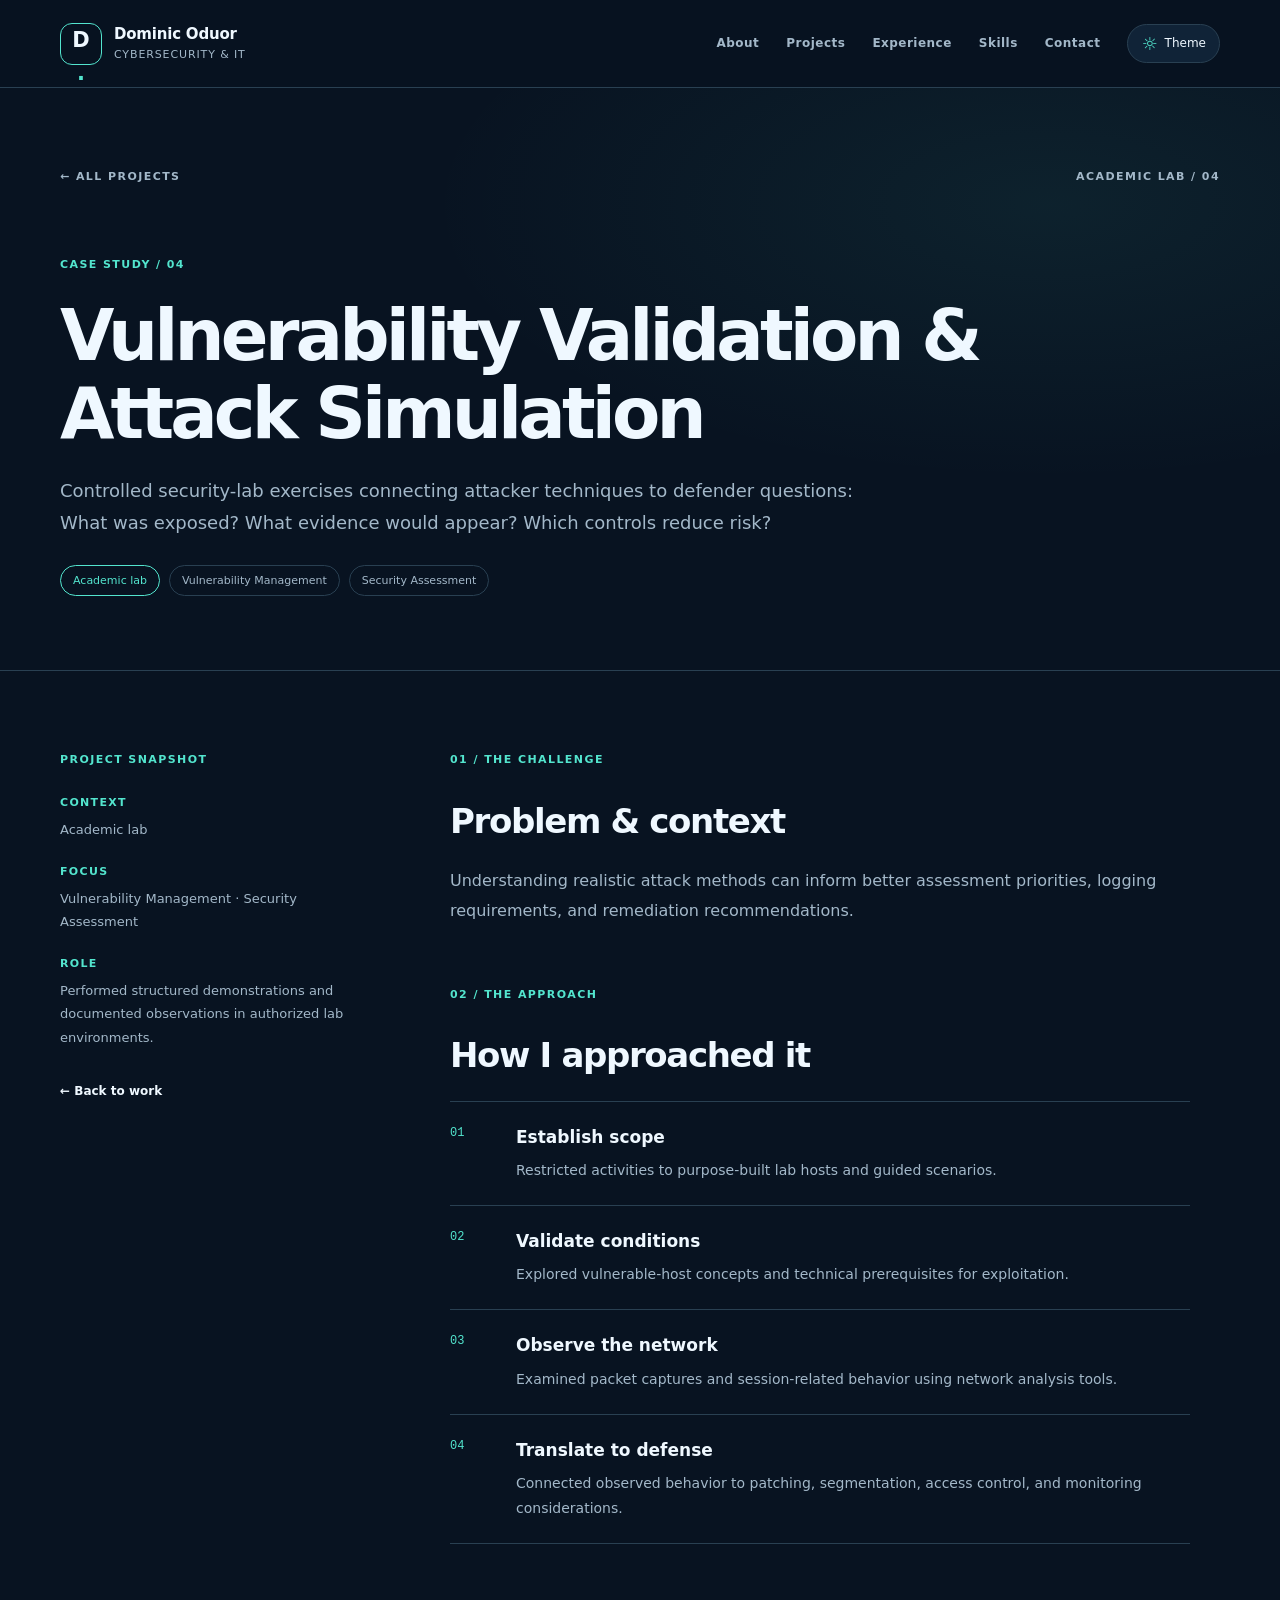
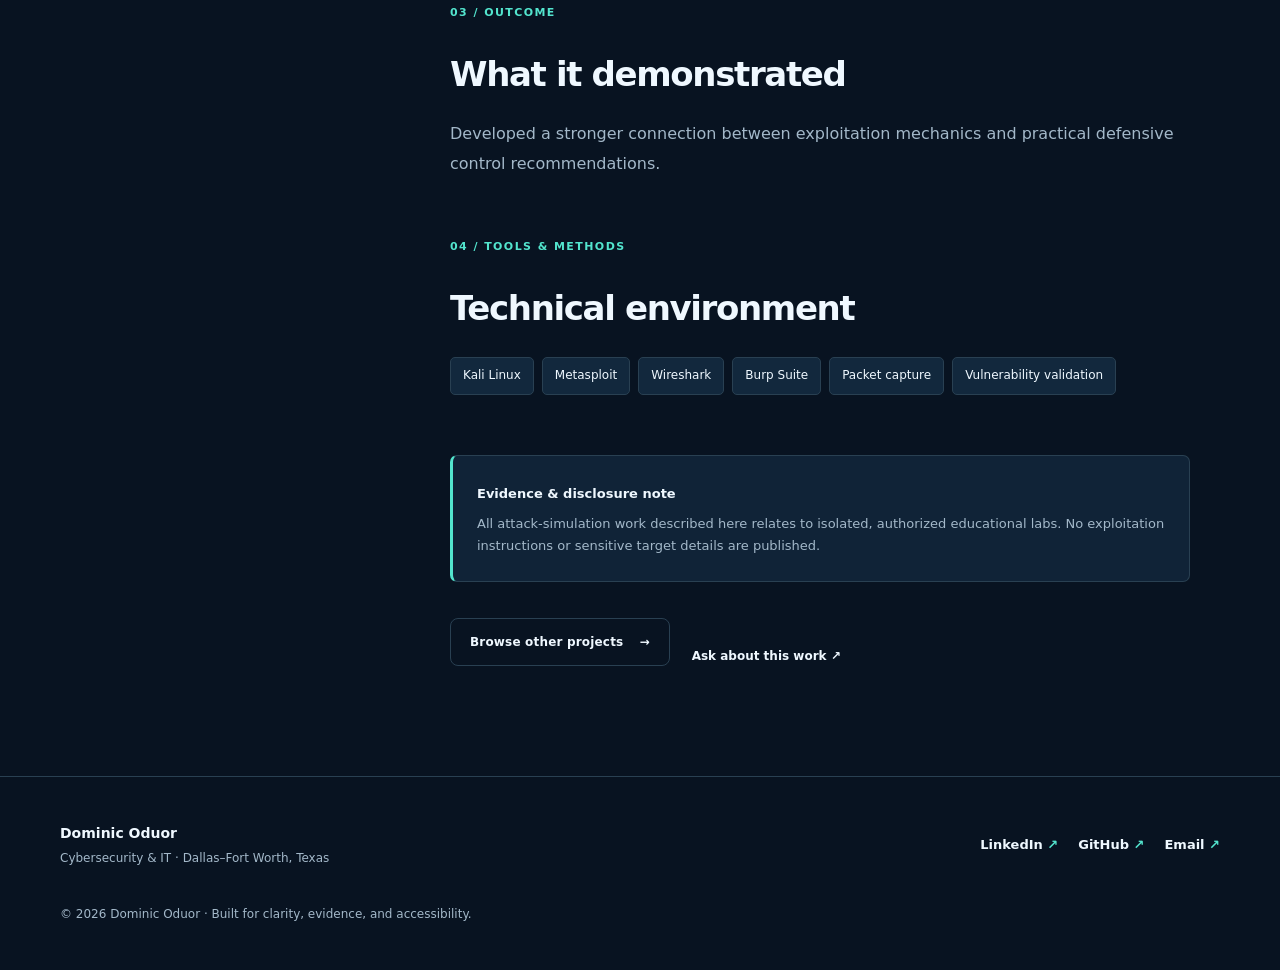
==== projects/attack-simulation.html @ 50d508bb "Deploy Cybersecurity & IT Portfolio v1 Replace the previous HTML5 UP website with the redesigned por" ====
<!doctype html><html lang="en" data-theme="dark"><head><meta charset="utf-8"><meta name="viewport" content="width=device-width, initial-scale=1"><meta name="color-scheme" content="dark light"><meta name="theme-color" content="#091320"><meta name="description" content="Authorized academic labs exploring exploitation concepts, packet capture, session behavior, and defensive implications."><meta property="og:type" content="website"><meta property="og:title" content="Vulnerability Validation &amp; Attack Simulation | Dominic Oduor"><meta property="og:description" content="Authorized academic labs exploring exploitation concepts, packet capture, session behavior, and defensive implications."><meta property="og:image" content="https://dommid.github.io/DominicOduor.github.io/assets/images/social-preview.svg"><meta property="og:url" content="https://dommid.github.io/DominicOduor.github.io/projects/attack-simulation.html"><link rel="canonical" href="https://dommid.github.io/DominicOduor.github.io/projects/attack-simulation.html"><link rel="icon" href="../favicon.svg" type="image/svg+xml"><link rel="stylesheet" href="../assets/css/styles.css"><title>Vulnerability Validation &amp; Attack Simulation | Dominic Oduor</title><script>try{document.documentElement.dataset.theme=localStorage.getItem('dominic-theme')||'dark'}catch(e){}</script></head><body><a class="skip-link" href="#main">Skip to content</a><header class="site-header"><div class="nav-wrap container"><a class="brand" href="../index.html" aria-label="Dominic Oduor, home"><span class="brand-mark">D<span>.</span></span><span class="brand-text">Dominic Oduor <small>Cybersecurity & IT</small></span></a><button class="mobile-toggle" aria-label="Open navigation" aria-expanded="false" aria-controls="site-nav"><span></span><span></span><span></span></button><nav class="site-nav" id="site-nav" aria-label="Main navigation"><a href="../index.html#about">About</a><a href="../index.html#projects">Projects</a><a href="../index.html#experience">Experience</a><a href="../index.html#skills">Skills</a><a href="../index.html#contact">Contact</a><button class="theme-toggle" type="button" aria-label="Switch color theme" title="Toggle color theme"><span class="theme-symbol" aria-hidden="true">◐</span><span class="theme-label">Theme</span></button></nav></div></header><main id="main" class="case-main"><section class="case-hero"><div class="container"><div class="case-back"><a href="../index.html#projects">← All projects</a><span>Academic lab / 04</span></div><p class="section-label">CASE STUDY / 04</p><h1>Vulnerability Validation &amp; Attack Simulation</h1><p class="case-intro">Controlled security-lab exercises connecting attacker techniques to defender questions: What was exposed? What evidence would appear? Which controls reduce risk?</p><div class="case-labels"><span>Academic lab</span><span>Vulnerability Management</span><span>Security Assessment</span></div></div></section><section class="case-section"><div class="container case-layout"><aside class="case-sidebar"><p class="section-label">PROJECT SNAPSHOT</p><dl><dt>Context</dt><dd>Academic lab</dd><dt>Focus</dt><dd>Vulnerability Management · Security Assessment</dd><dt>Role</dt><dd>Performed structured demonstrations and documented observations in authorized lab environments.</dd></dl><a class="text-link" href="../index.html#projects">← Back to work</a></aside><div class="case-body"><div class="case-block"><p class="section-label">01 / THE CHALLENGE</p><h2>Problem & context</h2><p>Understanding realistic attack methods can inform better assessment priorities, logging requirements, and remediation recommendations.</p></div><div class="case-block"><p class="section-label">02 / THE APPROACH</p><h2>How I approached it</h2><div class="steps"><div class="step"><span class="step-num">01</span><div><h3>Establish scope</h3><p>Restricted activities to purpose-built lab hosts and guided scenarios.</p></div></div><div class="step"><span class="step-num">02</span><div><h3>Validate conditions</h3><p>Explored vulnerable-host concepts and technical prerequisites for exploitation.</p></div></div><div class="step"><span class="step-num">03</span><div><h3>Observe the network</h3><p>Examined packet captures and session-related behavior using network analysis tools.</p></div></div><div class="step"><span class="step-num">04</span><div><h3>Translate to defense</h3><p>Connected observed behavior to patching, segmentation, access control, and monitoring considerations.</p></div></div></div></div><div class="case-block"><p class="section-label">03 / OUTCOME</p><h2>What it demonstrated</h2><p>Developed a stronger connection between exploitation mechanics and practical defensive control recommendations.</p></div><div class="case-block"><p class="section-label">04 / TOOLS & METHODS</p><h2>Technical environment</h2><div class="pill-row large"><span>Kali Linux</span><span>Metasploit</span><span>Wireshark</span><span>Burp Suite</span><span>Packet capture</span><span>Vulnerability validation</span></div></div><div class="case-note"><strong>Evidence & disclosure note</strong><p>All attack-simulation work described here relates to isolated, authorized educational labs. No exploitation instructions or sensitive target details are published.</p></div><div class="case-next"><a class="button button-outline" href="../index.html#projects">Browse other projects <span aria-hidden="true">→</span></a><a class="text-link" href="mailto:dominicopiyo99@gmail.com?subject=Portfolio%20project%20inquiry">Ask about this work ↗</a></div></div></div></section></main><footer class="footer"><div class="container footer-inner"><div><strong>Dominic Oduor</strong><p>Cybersecurity & IT · Dallas–Fort Worth, Texas</p></div><div class="footer-links"><a href="https://www.linkedin.com/in/dominic-opiyo" target="_blank" rel="noopener noreferrer">LinkedIn <span aria-hidden="true">↗</span></a><a href="https://github.com/Dommid" target="_blank" rel="noopener noreferrer">GitHub <span aria-hidden="true">↗</span></a><a href="mailto:dominicopiyo99@gmail.com">Email <span aria-hidden="true">↗</span></a></div><small>© <span id="year">2026</span> Dominic Oduor · Built for clarity, evidence, and accessibility.</small></div></footer><script src="../assets/js/main.js" defer></script></body></html>
---- assets/css/styles.css ----
/* Dominic Oduor Cybersecurity Portfolio v1 — system fonts, no external dependencies */
:root{font-family:Inter,ui-sans-serif,system-ui,-apple-system,BlinkMacSystemFont,"Segoe UI",sans-serif;font-synthesis:none;scroll-behavior:smooth;--bg:#081321;--bg2:#0d1c2c;--panel:#102337;--panel2:#12283d;--text:#eff8ff;--muted:#a3b8c9;--line:#294052;--accent:#53e5ce;--accent2:#a7ecdb;--shadow:0 26px 80px rgba(0,0,0,.2)}
html[data-theme="light"]{--bg:#f4f8fc;--bg2:#e8f0f7;--panel:#ffffff;--panel2:#eaf4f7;--text:#122434;--muted:#506677;--line:#ccdee6;--accent:#087c75;--accent2:#0d756f;--shadow:0 20px 60px rgba(32,58,76,.09)}
*{box-sizing:border-box}html{scroll-padding-top:90px}body{margin:0;background:var(--bg);color:var(--text);line-height:1.6;-webkit-font-smoothing:antialiased}a{color:inherit;text-decoration:none}button{font:inherit}img{display:block;max-width:100%}svg{max-width:100%}button,a{-webkit-tap-highlight-color:transparent}a:focus-visible,button:focus-visible{outline:3px solid var(--accent);outline-offset:4px}::selection{background:var(--accent);color:var(--bg)}.container{width:min(1160px,calc(100% - 64px));margin-inline:auto}.skip-link{position:fixed;top:-100px;left:16px;z-index:1000;background:var(--accent);color:var(--bg);padding:10px 16px}.skip-link:focus{top:8px}.site-header{height:88px;position:sticky;top:0;z-index:100;background:color-mix(in srgb,var(--bg) 92%,transparent);border-bottom:1px solid var(--line);backdrop-filter:blur(18px)}.nav-wrap{height:100%;display:flex;align-items:center;justify-content:space-between;gap:30px}.brand{display:flex;align-items:center;gap:12px;white-space:nowrap}.brand-mark{width:42px;height:42px;display:grid;place-items:center;border:1px solid var(--accent);border-radius:12px;font-weight:800;font-size:21px}.brand-mark span{color:var(--accent)}.brand-text{font-weight:760;font-size:15px;line-height:1.2;letter-spacing:-.2px}.brand-text small{display:block;color:var(--muted);font-size:11px;font-weight:500;margin-top:5px;letter-spacing:.08em;text-transform:uppercase}.site-nav{display:flex;align-items:center;gap:27px}.site-nav a{font-size:12px;font-weight:660;letter-spacing:.04em;color:var(--muted);transition:color .2s}.site-nav a:hover,.inline-links a:hover,.footer a:hover{color:var(--accent)}.theme-toggle{background:var(--panel);border:1px solid var(--line);border-radius:999px;color:var(--text);padding:9px 13px;cursor:pointer;display:flex;align-items:center;gap:7px;font-size:12px}.theme-symbol{font-size:18px;color:var(--accent);line-height:1}.mobile-toggle{display:none}.reading-progress{position:fixed;top:0;left:0;height:3px;width:0;background:var(--accent);z-index:110;pointer-events:none}.hero{position:relative;padding:110px 0 96px;overflow:hidden;background:radial-gradient(ellipse at 78% 40%,color-mix(in srgb,var(--accent) 7%,transparent),transparent 42%)}.hero-grid{display:grid;grid-template-columns:1.07fr .93fr;gap:38px;align-items:center}.eyebrow,.section-label,.hero-overline,.section-count,.card-kicker,.case-back,.timeline-meta,.skill-index,.visual-top,.visual-bottom,.scroll-cue,.contact-caption{font-size:11px;letter-spacing:.13em;font-weight:750;text-transform:uppercase}.eyebrow{color:var(--accent);display:flex;align-items:center;gap:10px}.status-dot{height:7px;width:7px;background:var(--accent);border-radius:50%;box-shadow:0 0 0 5px color-mix(in srgb,var(--accent) 14%,transparent)}.hero-overline{color:var(--muted);margin:41px 0 10px}.hero h1{font-size:clamp(51px,5.1vw,79px);line-height:1.07;letter-spacing:-.065em;font-weight:760;margin:0 0 26px}.hero h1 em,.section h2 em,.case-hero h1 em{font-style:normal;color:var(--accent)}.hero-description{max-width:560px;color:var(--muted);font-size:17px;line-height:1.83}.hero-actions{display:flex;gap:11px;flex-wrap:wrap;margin-top:34px}.button{min-height:48px;padding:13px 19px;border-radius:8px;display:inline-flex;align-items:center;justify-content:center;gap:16px;font-size:12px;font-weight:760;letter-spacing:.015em;transition:transform .2s,background .2s,border .2s}.button:hover{transform:translateY(-2px)}.button-primary{background:var(--accent);color:var(--bg);border:1px solid var(--accent)}.button-primary:hover{background:var(--accent2)}.button-outline{background:transparent;border:1px solid var(--line);color:var(--text)}.button-outline:hover{border-color:var(--accent)}.hero-foot{display:flex;flex-wrap:wrap;gap:21px;margin-top:47px;color:var(--muted);font-size:12px}.hero-foot b{font-weight:850;color:var(--text);padding-right:7px}.hero-visual{min-height:500px;border:1px solid var(--line);border-radius:20px;background:linear-gradient(145deg,var(--panel),var(--bg));box-shadow:var(--shadow);overflow:hidden;position:relative}.visual-top{padding:24px 26px;color:var(--muted);display:flex;align-items:center;gap:9px;border-bottom:1px solid var(--line)}.visual-top-right{margin-left:auto;font-weight:550;font-size:10px;color:var(--muted)}.terminal-dot{width:7px;height:7px;background:var(--accent);border-radius:50%}.network-svg{width:100%;height:385px;display:block;overflow:visible}.mesh{color:#284e63}.pulse-ring{transform-origin:260px 222px;animation:pulse 5s ease-in-out infinite}.visual-bottom{position:absolute;bottom:0;left:0;right:0;display:flex;justify-content:space-around;gap:10px;border-top:1px solid var(--line);padding:21px 15px;color:var(--muted);font-size:9px;letter-spacing:.06em}.visual-bottom i{display:inline-block;width:6px;height:6px;background:var(--accent);border-radius:50%;margin-right:6px}.scroll-cue{position:absolute;bottom:30px;left:max(32px,calc((100% - 1160px)/2));color:var(--muted);display:flex;gap:14px;align-items:center}.scroll-cue span{font-size:20px;color:var(--accent)}@keyframes pulse{50%{opacity:.28;transform:scale(1.22)}}
.section{padding:110px 0;border-top:1px solid var(--line)}.section-label{color:var(--accent);margin:0 0 25px}.section h2{font-size:clamp(36px,4vw,57px);line-height:1.18;letter-spacing:-.045em;margin:0 0 24px}.section h2 span{color:var(--muted)}.two-col{display:grid;grid-template-columns:1fr 1fr;gap:100px}.prose{padding-top:48px}.prose p{margin:0 0 18px;color:var(--muted);font-size:15px;line-height:1.92}.prose strong{color:var(--text);font-weight:640}.inline-links{display:flex;gap:30px;margin-top:30px;font-weight:700;font-size:13px}.inline-links span,.text-link span{color:var(--accent)}.projects-section{background:var(--bg2)}.section-heading{display:flex;justify-content:space-between;align-items:end;gap:40px;margin-bottom:30px}.section-heading p:not(.section-label){color:var(--muted);max-width:500px;font-size:15px}.section-count{text-align:right;color:var(--muted);line-height:2;white-space:nowrap}.filter-bar{display:flex;gap:8px;overflow-x:auto;padding:8px 0 20px;margin-bottom:23px;scrollbar-width:thin}.filter-button{background:transparent;border:1px solid var(--line);border-radius:999px;color:var(--muted);padding:9px 14px;font-size:12px;white-space:nowrap;cursor:pointer;transition:background .2s,color .2s}.filter-button span{opacity:.65;padding-left:5px}.filter-button:hover,.filter-button.active{border-color:var(--accent);background:color-mix(in srgb,var(--accent) 12%,var(--panel));color:var(--text)}.project-grid{display:grid;grid-template-columns:repeat(3,minmax(0,1fr));gap:17px}.project-card{min-height:330px;border:1px solid var(--line);background:var(--panel);border-radius:14px;padding:26px;display:flex;flex-direction:column;transition:transform .2s,border-color .2s,box-shadow .2s}.project-card:hover{transform:translateY(-4px);border-color:color-mix(in srgb,var(--accent) 70%,var(--line));box-shadow:var(--shadow)}.project-card[hidden]{display:none}.card-top{display:flex;justify-content:space-between;gap:15px;align-items:center}.card-kicker{color:var(--accent);letter-spacing:.10em;font-size:10px}.card-num{font-family:ui-monospace,monospace;color:var(--muted);font-size:12px}.card-icon{position:relative;width:74px;height:74px;margin-top:27px;color:var(--accent)}.card-icon span{position:absolute;top:22px;left:25px;font-size:18px;font-weight:800}.project-card h3{font-size:19px;line-height:1.35;letter-spacing:-.02em;margin:18px 0 10px}.project-card h3 a:hover{text-decoration:underline;text-decoration-color:var(--accent);text-underline-offset:4px}.project-card p{font-size:13px;color:var(--muted);line-height:1.75;margin:0 0 18px}.card-tags{display:flex;gap:6px;flex-wrap:wrap;margin:auto 0 19px}.tag{border:1px solid var(--line);font-size:10px;color:var(--muted);border-radius:4px;padding:5px 7px}.text-link{color:var(--text);font-size:12px;font-weight:800;display:inline-flex;gap:10px;align-items:center;margin-top:auto}.text-link:hover{color:var(--accent)}.analytics-card{padding:0;overflow:hidden}.analytics-card img{width:100%;height:128px;object-fit:cover;filter:saturate(.65)}.analytics-body{padding:19px 23px 24px;display:flex;flex:1;flex-direction:column}.analytics-card h3{margin-top:8px}.project-disclaimer{font-size:12px;color:var(--muted);margin:26px 0 0}.empty-state{color:var(--muted);text-align:center;padding:35px}.slim{align-items:end}.slim p{max-width:340px!important}.timeline{border-top:1px solid var(--line)}.timeline-item{display:grid;grid-template-columns:255px 1fr;gap:30px;padding:32px 0;border-bottom:1px solid var(--line)}.timeline-meta{color:var(--accent);padding-top:5px}.timeline-meta small{display:block;color:var(--muted);font-size:11px;letter-spacing:0;text-transform:none;font-weight:500;margin-top:7px}.timeline-item h3{font-size:21px;letter-spacing:-.02em;margin:0}.organization{color:var(--accent)!important;margin:2px 0 9px!important;font-weight:650!important}.timeline-item p{color:var(--muted);margin:0;max-width:760px;font-size:14px;line-height:1.8}.skills-section{background:var(--bg2)}.skill-grid{display:grid;grid-template-columns:repeat(2,minmax(0,1fr));gap:16px;margin-top:40px}.skill-panel{border:1px solid var(--line);background:var(--panel);padding:28px;border-radius:13px}.skill-index{color:var(--accent)}.skill-panel h3{font-size:21px;margin:14px 0 8px}.skill-panel p{font-size:13px;color:var(--muted);max-width:450px;line-height:1.7}.pill-row{display:flex;flex-wrap:wrap;gap:8px;margin-top:22px}.pill-row span{font-size:11px;background:var(--panel2);border:1px solid var(--line);border-radius:5px;padding:7px 10px;color:var(--text)}.credentials-grid{display:grid;grid-template-columns:1fr 1fr;gap:90px}.credential-list>div{display:grid;grid-template-columns:78px 1fr;gap:16px;border-bottom:1px solid var(--line);padding:18px 0}.credential-list>div:first-child{padding-top:0}.credential-list>div>span{color:var(--accent);font-size:11px;font-weight:750;padding-top:5px}.credential-list h3{font-size:16px;margin:0 0 5px}.credential-list p{font-size:13px;color:var(--muted);margin:0}.contact-section{background:linear-gradient(140deg,var(--panel),var(--bg2))}.contact-grid{display:grid;grid-template-columns:1fr 1fr;gap:80px;align-items:center}.contact-grid p:not(.section-label){font-size:15px;color:var(--muted);line-height:1.8}.contact-actions{display:flex;flex-wrap:wrap;align-items:center;gap:12px}.contact-caption{display:block;width:100%;font-size:10px;color:var(--muted);text-transform:none;letter-spacing:0;margin-top:9px}.footer{padding:43px 0;border-top:1px solid var(--line)}.footer-inner{display:flex;justify-content:space-between;gap:24px;flex-wrap:wrap;align-items:center}.footer strong{font-size:14px}.footer p,.footer small{font-size:12px;color:var(--muted);margin:3px 0}.footer small{width:100%;margin-top:10px}.footer-links{display:flex;gap:20px;font-size:13px;font-weight:700}.footer-links a span{color:var(--accent)}
/* Case studies */
.case-hero{padding:80px 0 74px;background:radial-gradient(ellipse at 82% 20%,color-mix(in srgb,var(--accent) 7%,transparent),transparent 42%);border-bottom:1px solid var(--line)}.case-back{display:flex;justify-content:space-between;color:var(--muted);margin-bottom:70px}.case-back a:hover{color:var(--accent)}.case-hero h1{max-width:1000px;font-size:clamp(42px,5.5vw,75px);letter-spacing:-.055em;line-height:1.1;margin:0 0 22px}.case-intro{max-width:800px;font-size:18px;line-height:1.8;color:var(--muted)}.case-labels{display:flex;gap:9px;flex-wrap:wrap;margin-top:25px}.case-labels span{border:1px solid var(--line);border-radius:999px;color:var(--muted);font-size:11px;padding:6px 12px}.case-labels span:first-child{color:var(--accent);border-color:var(--accent)}.case-section{padding:80px 0 110px}.case-layout{display:grid;grid-template-columns:300px 1fr;gap:90px}.case-sidebar{align-self:start;position:sticky;top:120px}.case-sidebar dl{margin:0 0 28px}.case-sidebar dt{font-size:11px;text-transform:uppercase;letter-spacing:.12em;color:var(--accent);font-weight:700;margin-top:22px}.case-sidebar dd{font-size:13px;color:var(--muted);margin:6px 0;line-height:1.8}.case-body{max-width:740px}.case-block{margin-bottom:60px}.case-block h2{font-size:34px;letter-spacing:-.04em;margin:0 0 18px}.case-block>p:not(.section-label){color:var(--muted);line-height:1.85}.steps{border-top:1px solid var(--line)}.step{display:grid;grid-template-columns:48px 1fr;gap:18px;padding:22px 0;border-bottom:1px solid var(--line)}.step-num{color:var(--accent);font-family:ui-monospace,monospace;font-size:12px}.step h3{margin:0 0 7px;font-size:17px}.step p{color:var(--muted);font-size:14px;line-height:1.8;margin:0}.pill-row.large span{font-size:12px;padding:8px 12px}.case-note{background:var(--panel);border:1px solid var(--line);border-left:3px solid var(--accent);padding:24px;border-radius:7px}.case-note strong{font-size:13px}.case-note p{font-size:13px;color:var(--muted);margin:8px 0 0;line-height:1.7}.case-next{display:flex;flex-wrap:wrap;gap:22px;align-items:center;margin-top:36px}
@media(max-width:1050px){.site-nav{gap:15px}.hero-grid{grid-template-columns:1.1fr .9fr}.hero-visual{min-height:410px}.network-svg{height:300px}.hero h1{font-size:56px}.two-col{gap:50px}.case-layout{gap:45px;grid-template-columns:240px 1fr}}
@media(max-width:820px){.container{width:min(100% - 40px,1160px)}.site-header{height:75px}.mobile-toggle{display:flex;flex-direction:column;gap:5px;background:none;border:0;padding:10px;cursor:pointer}.mobile-toggle span{width:23px;height:2px;background:var(--text)}.site-nav{display:none;position:absolute;top:75px;left:0;right:0;background:var(--bg);border-bottom:1px solid var(--line);flex-direction:column;align-items:stretch;padding:20px;gap:0;box-shadow:var(--shadow)}.site-nav.open{display:flex}.site-nav a{padding:11px;font-size:14px}.theme-toggle{margin-top:12px;width:max-content}.hero{padding:76px 0 65px}.hero-grid,.two-col,.credentials-grid,.contact-grid{grid-template-columns:1fr;gap:36px}.hero-visual{min-height:400px;max-width:680px}.hero h1{font-size:clamp(48px,8vw,76px)}.scroll-cue{display:none}.section{padding:75px 0}.prose{padding-top:0}.project-grid{grid-template-columns:repeat(2,minmax(0,1fr))}.section-heading{align-items:start}.section-count{display:none}.timeline-item{grid-template-columns:180px 1fr;gap:25px}.credentials-grid{gap:30px}.contact-grid{gap:20px}.case-layout{grid-template-columns:1fr}.case-sidebar{position:static;border-bottom:1px solid var(--line);padding-bottom:22px}.case-sidebar dl{display:grid;grid-template-columns:repeat(3,1fr);gap:14px}.case-sidebar dt{margin-top:0}.case-sidebar dd{margin:0}.case-section{padding:55px 0}}
@media(max-width:580px){.container{width:calc(100% - 34px)}.brand-text{font-size:13px}.brand-mark{width:38px;height:38px}.hero{padding-top:54px}.hero h1{font-size:clamp(42px,12vw,62px)}.hero-description{font-size:15px}.hero-actions{align-items:stretch}.hero-actions .button{width:100%}.hero-foot{margin-top:28px;gap:10px;flex-direction:column}.hero-visual{min-height:345px}.network-svg{height:255px}.visual-top{padding:16px;font-size:9px}.visual-top-right{font-size:8px}.visual-bottom{padding:14px 8px;font-size:8px;flex-wrap:wrap}.section h2{font-size:37px}.project-grid,.skill-grid{grid-template-columns:1fr}.project-card{min-height:290px}.analytics-card img{height:150px}.timeline-item{grid-template-columns:1fr;gap:10px}.section-heading{display:block}.contact-actions{flex-direction:column;align-items:stretch}.contact-actions .button{width:100%}.footer-inner{display:block}.footer-links{margin-top:20px}.case-back{margin-bottom:45px;font-size:9px}.case-hero h1{font-size:clamp(37px,11vw,54px)}.case-intro{font-size:15px}.case-sidebar dl{grid-template-columns:1fr}.case-block h2{font-size:29px}}
@media(prefers-reduced-motion:reduce){html{scroll-behavior:auto}*,*::before,*::after{animation-duration:.01ms!important;animation-iteration-count:1!important;transition-duration:.01ms!important;scroll-behavior:auto!important}}
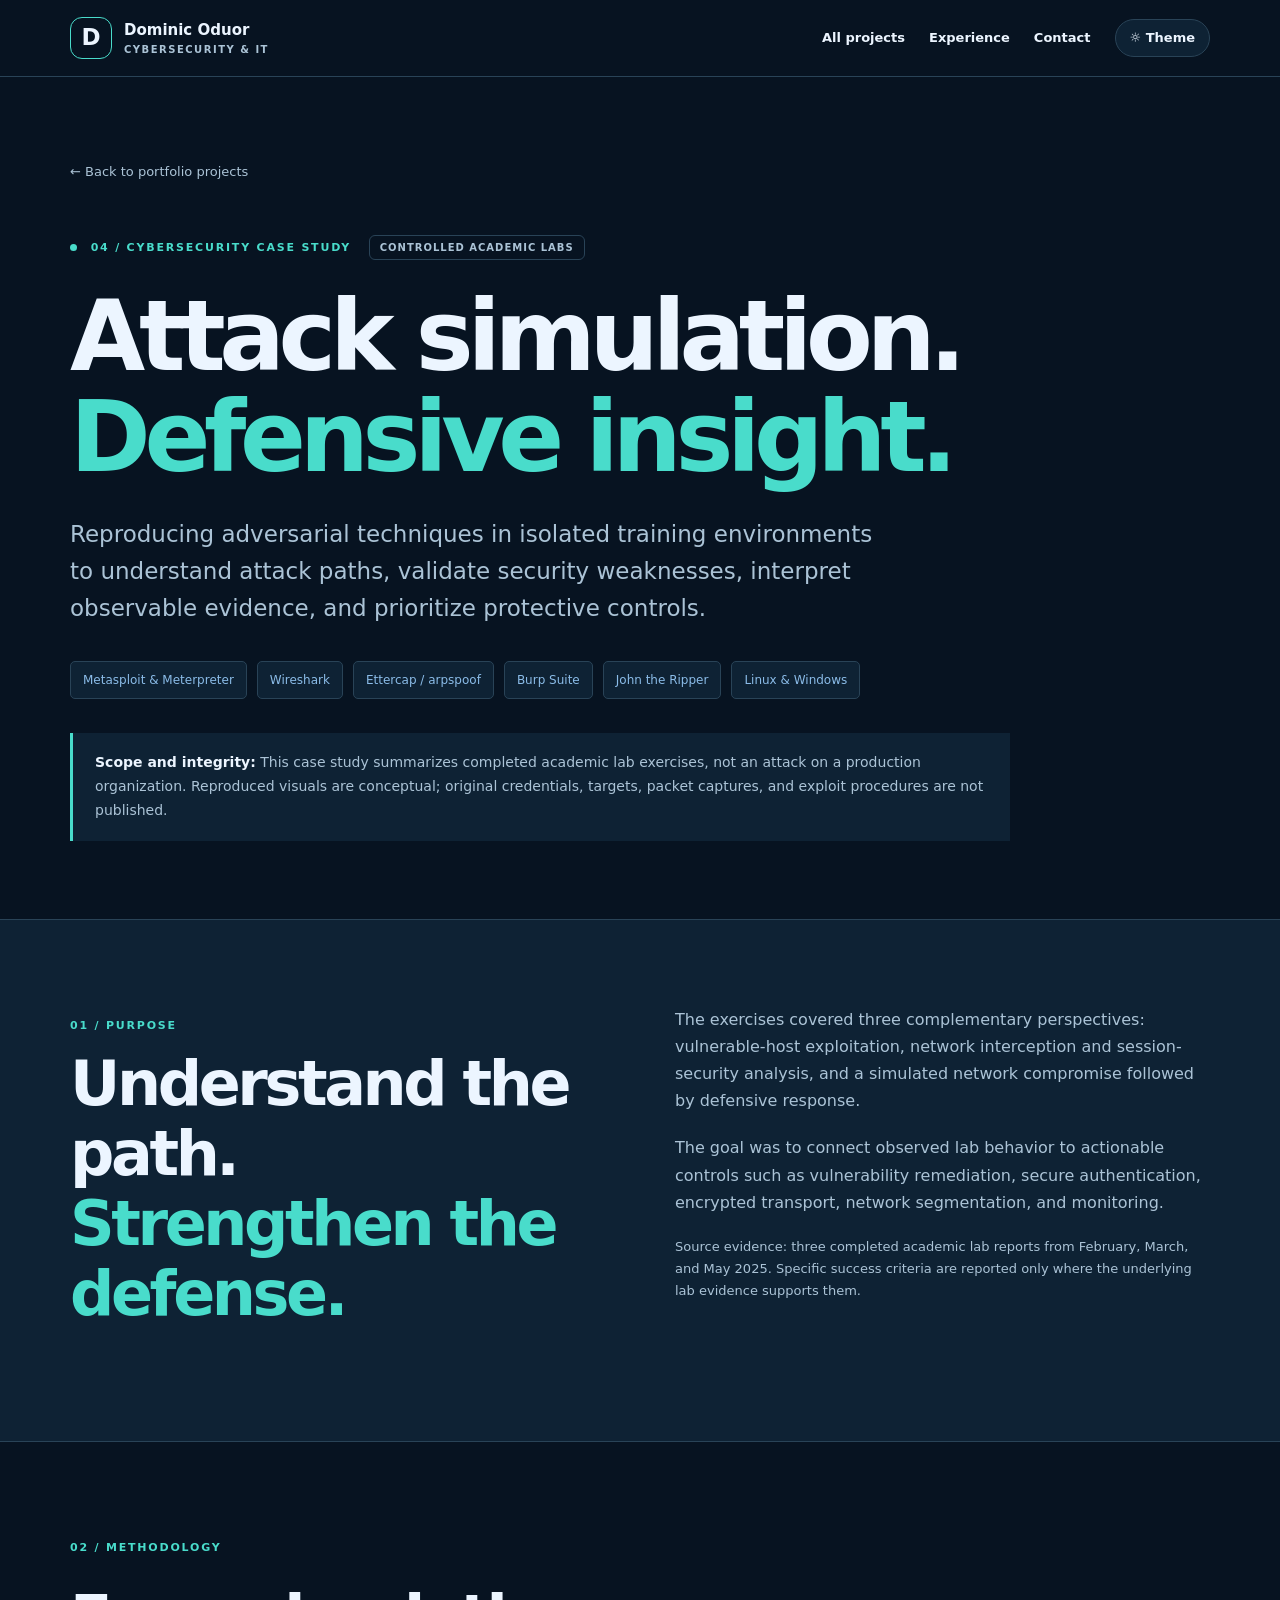
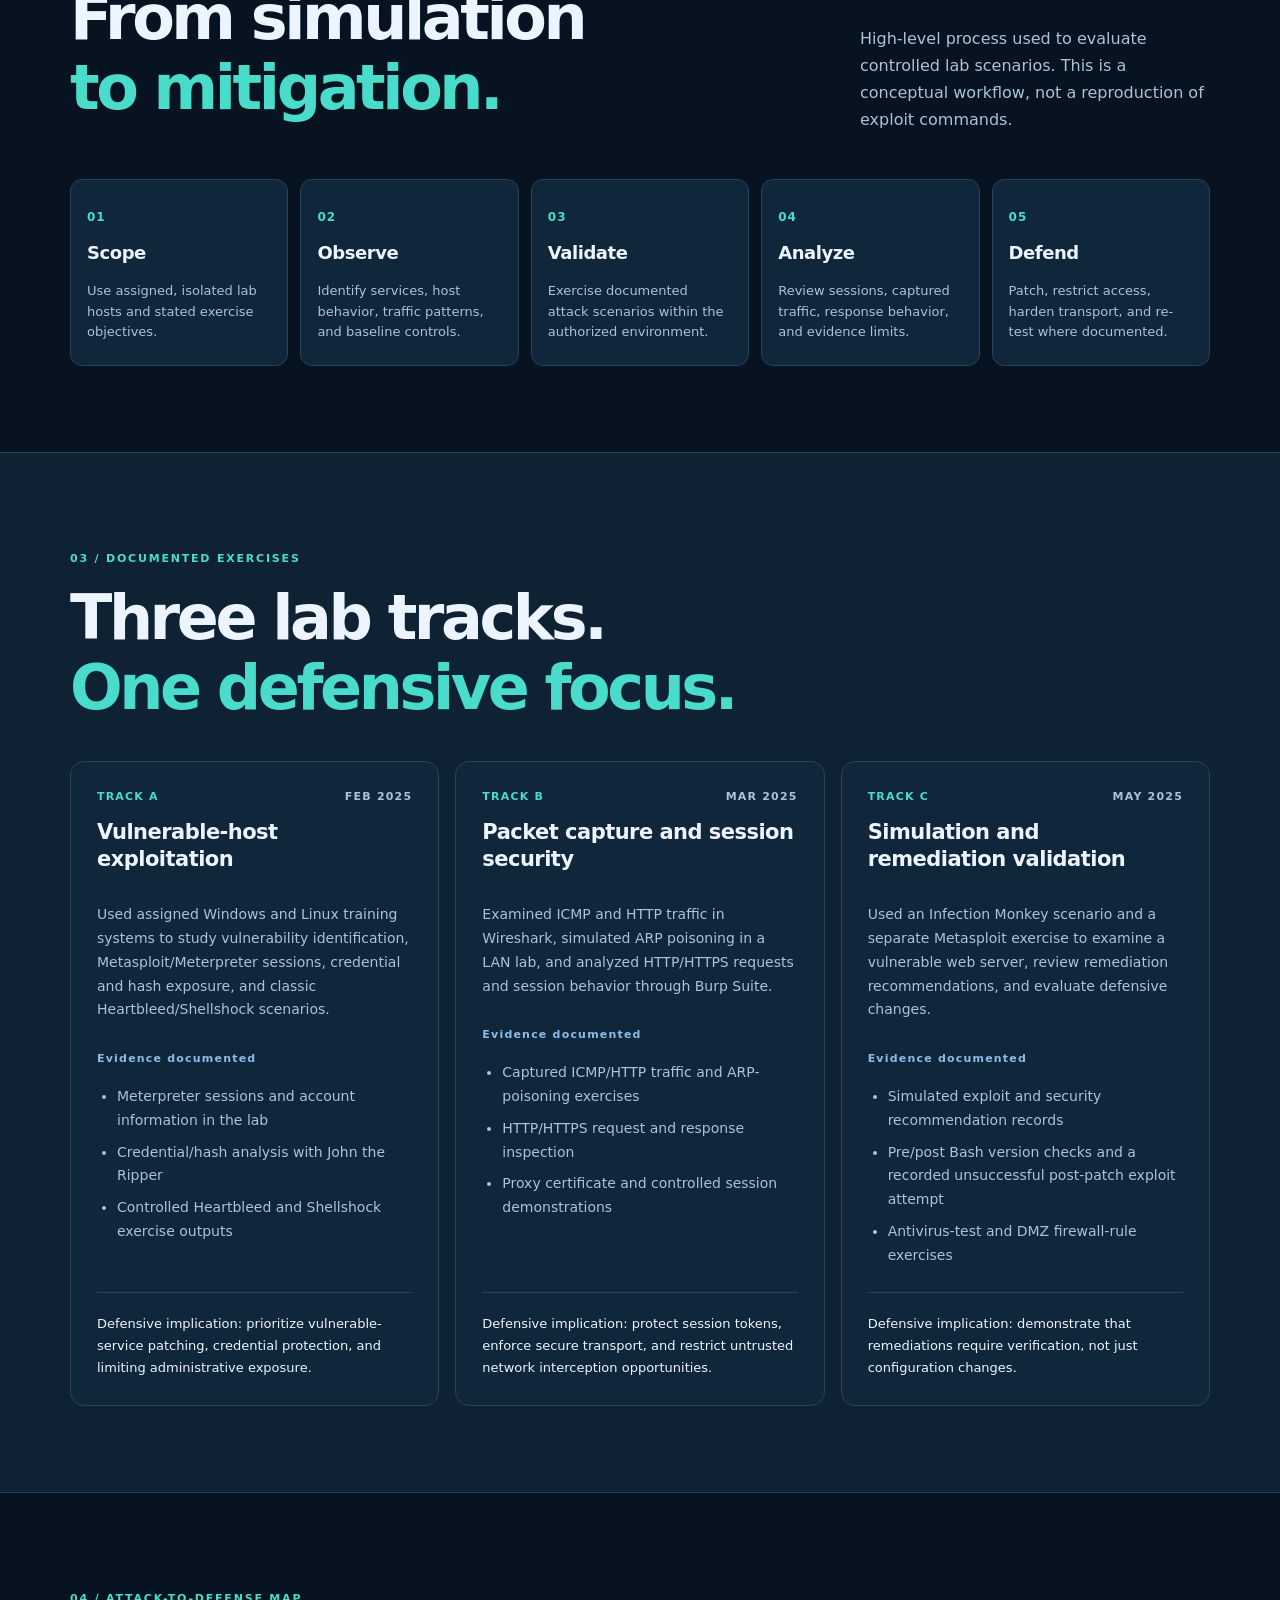
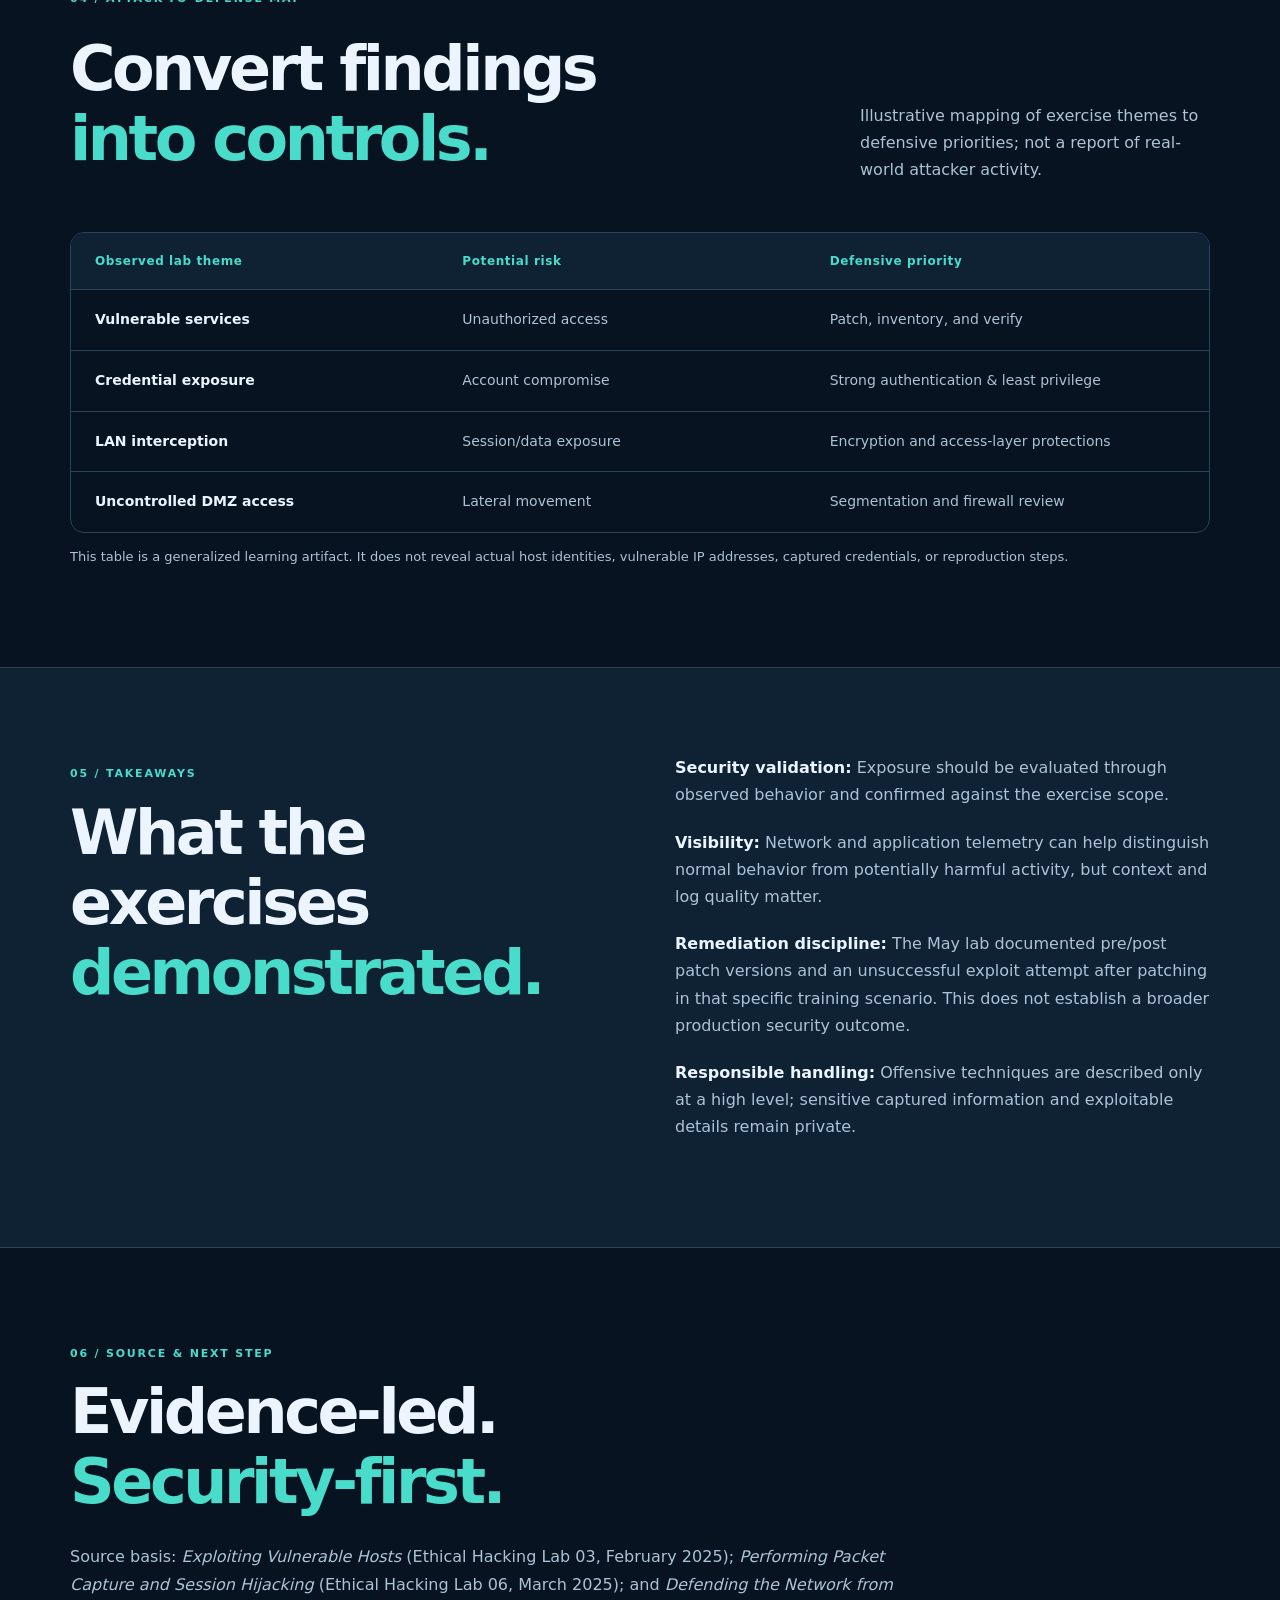
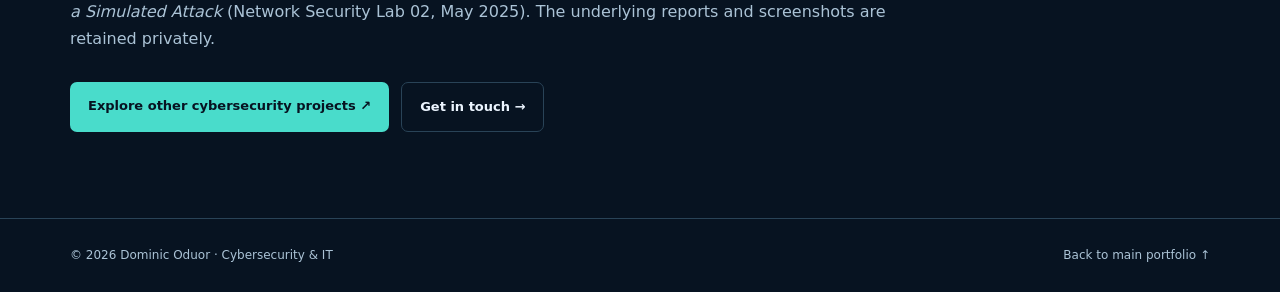
==== commit 87035c51: "Publish sanitized Attack Simulation case study Signed-off-by: Dommid <85739345+Dommid@users.noreply." ====
--- a/projects/attack-simulation.html
+++ b/projects/attack-simulation.html
@@ -1 +1,27 @@
-<!doctype html><html lang="en" data-theme="dark"><head><meta charset="utf-8"><meta name="viewport" content="width=device-width, initial-scale=1"><meta name="color-scheme" content="dark light"><meta name="theme-color" content="#091320"><meta name="description" content="Authorized academic labs exploring exploitation concepts, packet capture, session behavior, and defensive implications."><meta property="og:type" content="website"><meta property="og:title" content="Vulnerability Validation &amp; Attack Simulation | Dominic Oduor"><meta property="og:description" content="Authorized academic labs exploring exploitation concepts, packet capture, session behavior, and defensive implications."><meta property="og:image" content="https://dommid.github.io/DominicOduor.github.io/assets/images/social-preview.svg"><meta property="og:url" content="https://dommid.github.io/DominicOduor.github.io/projects/attack-simulation.html"><link rel="canonical" href="https://dommid.github.io/DominicOduor.github.io/projects/attack-simulation.html"><link rel="icon" href="../favicon.svg" type="image/svg+xml"><link rel="stylesheet" href="../assets/css/styles.css"><title>Vulnerability Validation &amp; Attack Simulation | Dominic Oduor</title><script>try{document.documentElement.dataset.theme=localStorage.getItem('dominic-theme')||'dark'}catch(e){}</script></head><body><a class="skip-link" href="#main">Skip to content</a><header class="site-header"><div class="nav-wrap container"><a class="brand" href="../index.html" aria-label="Dominic Oduor, home"><span class="brand-mark">D<span>.</span></span><span class="brand-text">Dominic Oduor <small>Cybersecurity & IT</small></span></a><button class="mobile-toggle" aria-label="Open navigation" aria-expanded="false" aria-controls="site-nav"><span></span><span></span><span></span></button><nav class="site-nav" id="site-nav" aria-label="Main navigation"><a href="../index.html#about">About</a><a href="../index.html#projects">Projects</a><a href="../index.html#experience">Experience</a><a href="../index.html#skills">Skills</a><a href="../index.html#contact">Contact</a><button class="theme-toggle" type="button" aria-label="Switch color theme" title="Toggle color theme"><span class="theme-symbol" aria-hidden="true">◐</span><span class="theme-label">Theme</span></button></nav></div></header><main id="main" class="case-main"><section class="case-hero"><div class="container"><div class="case-back"><a href="../index.html#projects">← All projects</a><span>Academic lab / 04</span></div><p class="section-label">CASE STUDY / 04</p><h1>Vulnerability Validation &amp; Attack Simulation</h1><p class="case-intro">Controlled security-lab exercises connecting attacker techniques to defender questions: What was exposed? What evidence would appear? Which controls reduce risk?</p><div class="case-labels"><span>Academic lab</span><span>Vulnerability Management</span><span>Security Assessment</span></div></div></section><section class="case-section"><div class="container case-layout"><aside class="case-sidebar"><p class="section-label">PROJECT SNAPSHOT</p><dl><dt>Context</dt><dd>Academic lab</dd><dt>Focus</dt><dd>Vulnerability Management · Security Assessment</dd><dt>Role</dt><dd>Performed structured demonstrations and documented observations in authorized lab environments.</dd></dl><a class="text-link" href="../index.html#projects">← Back to work</a></aside><div class="case-body"><div class="case-block"><p class="section-label">01 / THE CHALLENGE</p><h2>Problem & context</h2><p>Understanding realistic attack methods can inform better assessment priorities, logging requirements, and remediation recommendations.</p></div><div class="case-block"><p class="section-label">02 / THE APPROACH</p><h2>How I approached it</h2><div class="steps"><div class="step"><span class="step-num">01</span><div><h3>Establish scope</h3><p>Restricted activities to purpose-built lab hosts and guided scenarios.</p></div></div><div class="step"><span class="step-num">02</span><div><h3>Validate conditions</h3><p>Explored vulnerable-host concepts and technical prerequisites for exploitation.</p></div></div><div class="step"><span class="step-num">03</span><div><h3>Observe the network</h3><p>Examined packet captures and session-related behavior using network analysis tools.</p></div></div><div class="step"><span class="step-num">04</span><div><h3>Translate to defense</h3><p>Connected observed behavior to patching, segmentation, access control, and monitoring considerations.</p></div></div></div></div><div class="case-block"><p class="section-label">03 / OUTCOME</p><h2>What it demonstrated</h2><p>Developed a stronger connection between exploitation mechanics and practical defensive control recommendations.</p></div><div class="case-block"><p class="section-label">04 / TOOLS & METHODS</p><h2>Technical environment</h2><div class="pill-row large"><span>Kali Linux</span><span>Metasploit</span><span>Wireshark</span><span>Burp Suite</span><span>Packet capture</span><span>Vulnerability validation</span></div></div><div class="case-note"><strong>Evidence & disclosure note</strong><p>All attack-simulation work described here relates to isolated, authorized educational labs. No exploitation instructions or sensitive target details are published.</p></div><div class="case-next"><a class="button button-outline" href="../index.html#projects">Browse other projects <span aria-hidden="true">→</span></a><a class="text-link" href="mailto:dominicopiyo99@gmail.com?subject=Portfolio%20project%20inquiry">Ask about this work ↗</a></div></div></div></section></main><footer class="footer"><div class="container footer-inner"><div><strong>Dominic Oduor</strong><p>Cybersecurity & IT · Dallas–Fort Worth, Texas</p></div><div class="footer-links"><a href="https://www.linkedin.com/in/dominic-opiyo" target="_blank" rel="noopener noreferrer">LinkedIn <span aria-hidden="true">↗</span></a><a href="https://github.com/Dommid" target="_blank" rel="noopener noreferrer">GitHub <span aria-hidden="true">↗</span></a><a href="mailto:dominicopiyo99@gmail.com">Email <span aria-hidden="true">↗</span></a></div><small>© <span id="year">2026</span> Dominic Oduor · Built for clarity, evidence, and accessibility.</small></div></footer><script src="../assets/js/main.js" defer></script></body></html>+<!doctype html>
+<html lang="en" data-theme="dark">
+<head>
+  <meta charset="utf-8"><meta name="viewport" content="width=device-width,initial-scale=1">
+  <meta name="description" content="Dominic Oduor's controlled cybersecurity lab case study exploring attack simulation, vulnerability validation, network traffic analysis, and defensive remediation.">
+  <title>Attack Simulation | Dominic Oduor — Cybersecurity & IT</title>
+  <link rel="stylesheet" href="attack-simulation-detail.css">
+  <script>try {const t=localStorage.getItem('portfolio-theme');if(t==='light'||t==='dark') document.documentElement.dataset.theme=t;}catch(e){}</script>
+</head>
+<body>
+<a class="skip" href="#main">Skip to content</a>
+<header class="site-header"><div class="wrap header-inner"><a class="brand" href="../index.html"><span class="monogram">D</span><span>Dominic Oduor<small>CYBERSECURITY &amp; IT</small></span></a><nav aria-label="Main navigation"><a href="../index.html#projects">All projects</a><a href="../index.html#experience">Experience</a><a href="../index.html#contact">Contact</a><button class="theme-toggle" type="button" aria-label="Toggle color theme" id="themeButton">☼ <span>Theme</span></button></nav></div></header>
+<main id="main">
+<section class="hero wrap"><a class="back-link" href="../index.html#projects">← Back to portfolio projects</a><div class="eyebrow"><span class="dot"></span> 04 / CYBERSECURITY CASE STUDY <span class="tag">CONTROLLED ACADEMIC LABS</span></div><h1>Attack simulation.<br><em>Defensive insight.</em></h1><p class="lede">Reproducing adversarial techniques in isolated training environments to understand attack paths, validate security weaknesses, interpret observable evidence, and prioritize protective controls.</p><div class="pills"><span>Metasploit &amp; Meterpreter</span><span>Wireshark</span><span>Ettercap / arpspoof</span><span>Burp Suite</span><span>John the Ripper</span><span>Linux &amp; Windows</span></div><div class="hero-note"><strong>Scope and integrity:</strong> This case study summarizes completed academic lab exercises, not an attack on a production organization. Reproduced visuals are conceptual; original credentials, targets, packet captures, and exploit procedures are not published.</div></section>
+<section class="section alternate" id="overview"><div class="wrap split"><div><p class="section-label">01 / PURPOSE</p><h2>Understand the path.<br><em>Strengthen the defense.</em></h2></div><div><p>The exercises covered three complementary perspectives: vulnerable-host exploitation, network interception and session-security analysis, and a simulated network compromise followed by defensive response.</p><p>The goal was to connect observed lab behavior to actionable controls such as vulnerability remediation, secure authentication, encrypted transport, network segmentation, and monitoring.</p><p class="muted">Source evidence: three completed academic lab reports from February, March, and May 2025. Specific success criteria are reported only where the underlying lab evidence supports them.</p></div></div></section>
+<section class="section wrap" id="workflow"><p class="section-label">02 / METHODOLOGY</p><div class="section-heading"><h2>From simulation<br><em>to mitigation.</em></h2><p>High-level process used to evaluate controlled lab scenarios. This is a conceptual workflow, not a reproduction of exploit commands.</p></div><div class="workflow"><div class="step"><b>01</b><h3>Scope</h3><p>Use assigned, isolated lab hosts and stated exercise objectives.</p></div><div class="step"><b>02</b><h3>Observe</h3><p>Identify services, host behavior, traffic patterns, and baseline controls.</p></div><div class="step"><b>03</b><h3>Validate</h3><p>Exercise documented attack scenarios within the authorized environment.</p></div><div class="step"><b>04</b><h3>Analyze</h3><p>Review sessions, captured traffic, response behavior, and evidence limits.</p></div><div class="step"><b>05</b><h3>Defend</h3><p>Patch, restrict access, harden transport, and re-test where documented.</p></div></div></section>
+<section class="section alternate" id="evidence"><div class="wrap"><p class="section-label">03 / DOCUMENTED EXERCISES</p><h2>Three lab tracks.<br><em>One defensive focus.</em></h2><div class="track-grid">
+<article class="track"><div class="track-top"><span>TRACK A</span><span>FEB 2025</span></div><h3>Vulnerable-host exploitation</h3><p>Used assigned Windows and Linux training systems to study vulnerability identification, Metasploit/Meterpreter sessions, credential and hash exposure, and classic Heartbleed/Shellshock scenarios.</p><div class="micro-title">Evidence documented</div><ul><li>Meterpreter sessions and account information in the lab</li><li>Credential/hash analysis with John the Ripper</li><li>Controlled Heartbleed and Shellshock exercise outputs</li></ul><div class="defense">Defensive implication: prioritize vulnerable-service patching, credential protection, and limiting administrative exposure.</div></article>
+<article class="track"><div class="track-top"><span>TRACK B</span><span>MAR 2025</span></div><h3>Packet capture and session security</h3><p>Examined ICMP and HTTP traffic in Wireshark, simulated ARP poisoning in a LAN lab, and analyzed HTTP/HTTPS requests and session behavior through Burp Suite.</p><div class="micro-title">Evidence documented</div><ul><li>Captured ICMP/HTTP traffic and ARP-poisoning exercises</li><li>HTTP/HTTPS request and response inspection</li><li>Proxy certificate and controlled session demonstrations</li></ul><div class="defense">Defensive implication: protect session tokens, enforce secure transport, and restrict untrusted network interception opportunities.</div></article>
+<article class="track"><div class="track-top"><span>TRACK C</span><span>MAY 2025</span></div><h3>Simulation and remediation validation</h3><p>Used an Infection Monkey scenario and a separate Metasploit exercise to examine a vulnerable web server, review remediation recommendations, and evaluate defensive changes.</p><div class="micro-title">Evidence documented</div><ul><li>Simulated exploit and security recommendation records</li><li>Pre/post Bash version checks and a recorded unsuccessful post-patch exploit attempt</li><li>Antivirus-test and DMZ firewall-rule exercises</li></ul><div class="defense">Defensive implication: demonstrate that remediations require verification, not just configuration changes.</div></article>
+</div></div></section>
+<section class="section wrap" id="illustration"><p class="section-label">04 / ATTACK-TO-DEFENSE MAP</p><div class="section-heading"><h2>Convert findings<br><em>into controls.</em></h2><p>Illustrative mapping of exercise themes to defensive priorities; not a report of real-world attacker activity.</p></div><div class="mapping" role="table" aria-label="Illustrative lab themes and defensive responses"><div class="mapping-head" role="row"><span role="columnheader">Observed lab theme</span><span role="columnheader">Potential risk</span><span role="columnheader">Defensive priority</span></div><div class="mapping-row" role="row"><span role="cell">Vulnerable services</span><span role="cell">Unauthorized access</span><span role="cell">Patch, inventory, and verify</span></div><div class="mapping-row" role="row"><span role="cell">Credential exposure</span><span role="cell">Account compromise</span><span role="cell">Strong authentication &amp; least privilege</span></div><div class="mapping-row" role="row"><span role="cell">LAN interception</span><span role="cell">Session/data exposure</span><span role="cell">Encryption and access-layer protections</span></div><div class="mapping-row" role="row"><span role="cell">Uncontrolled DMZ access</span><span role="cell">Lateral movement</span><span role="cell">Segmentation and firewall review</span></div></div><p class="footnote">This table is a generalized learning artifact. It does not reveal actual host identities, vulnerable IP addresses, captured credentials, or reproduction steps.</p></section>
+<section class="section alternate" id="outcomes"><div class="wrap split"><div><p class="section-label">05 / TAKEAWAYS</p><h2>What the exercises<br><em>demonstrated.</em></h2></div><div class="takeaways"><p><strong>Security validation:</strong> Exposure should be evaluated through observed behavior and confirmed against the exercise scope.</p><p><strong>Visibility:</strong> Network and application telemetry can help distinguish normal behavior from potentially harmful activity, but context and log quality matter.</p><p><strong>Remediation discipline:</strong> The May lab documented pre/post patch versions and an unsuccessful exploit attempt after patching in that specific training scenario. This does not establish a broader production security outcome.</p><p><strong>Responsible handling:</strong> Offensive techniques are described only at a high level; sensitive captured information and exploitable details remain private.</p></div></div></section>
+<section class="section wrap final"><p class="section-label">06 / SOURCE &amp; NEXT STEP</p><h2>Evidence-led.<br><em>Security-first.</em></h2><p>Source basis: <i>Exploiting Vulnerable Hosts</i> (Ethical Hacking Lab 03, February 2025); <i>Performing Packet Capture and Session Hijacking</i> (Ethical Hacking Lab 06, March 2025); and <i>Defending the Network from a Simulated Attack</i> (Network Security Lab 02, May 2025). The underlying reports and screenshots are retained privately.</p><div class="actions"><a class="primary" href="../index.html#projects">Explore other cybersecurity projects ↗</a><a class="secondary" href="../index.html#contact">Get in touch →</a></div></section>
+</main><footer><div class="wrap footer-inner"><span>© <span id="year">2026</span> Dominic Oduor · Cybersecurity &amp; IT</span><a href="../index.html">Back to main portfolio ↑</a></div></footer>
+<script>document.getElementById('year').textContent=new Date().getFullYear();const root=document.documentElement;document.getElementById('themeButton').addEventListener('click',()=>{root.dataset.theme=root.dataset.theme==='dark'?'light':'dark';try{localStorage.setItem('portfolio-theme',root.dataset.theme);}catch(e){}});</script>
+</body></html>
--- a/projects/attack-simulation-detail.css
+++ b/projects/attack-simulation-detail.css
@@ -0,0 +1 @@
+:root{color-scheme:dark;--bg:#071321;--raised:#0e2234;--panel:#10263a;--line:#294357;--text:#ecf5ff;--muted:#abc3d6;--accent:#49dccb;--soft:#8bbce8;--shadow:rgba(0,0,0,.2)}:root[data-theme="light"]{color-scheme:light;--bg:#f6fafc;--raised:#e9f4f7;--panel:#fff;--line:#bed5dd;--text:#10283a;--muted:#455e70;--accent:#087c78;--soft:#256093;--shadow:rgba(0,37,58,.07)}*{box-sizing:border-box}html{scroll-behavior:smooth}body{margin:0;background:var(--bg);color:var(--text);font:16px/1.7 Inter,system-ui,-apple-system,Segoe UI,Arial,sans-serif}a{color:inherit;text-decoration:none}a:hover{color:var(--accent)}button{font:inherit}.wrap{width:min(1140px,calc(100% - 48px));margin:auto}.skip{position:absolute;top:-100px;left:12px;background:var(--accent);color:var(--bg);padding:10px;z-index:100}.skip:focus{top:10px}.site-header{border-bottom:1px solid var(--line);position:sticky;top:0;background:var(--bg);z-index:10}.header-inner{min-height:76px;display:flex;align-items:center;justify-content:space-between;gap:20px}.brand{display:flex;gap:12px;align-items:center;font-weight:750;font-size:15px;line-height:1.2}.brand small{display:block;margin-top:5px;font-size:10px;letter-spacing:1.5px;color:var(--muted)}.monogram{border:1px solid var(--accent);border-radius:12px;width:42px;height:42px;display:grid;place-items:center;font-size:23px}.site-header nav{display:flex;align-items:center;gap:24px;font-size:13px;font-weight:650}.theme-toggle{border:1px solid var(--line);background:var(--raised);border-radius:30px;padding:7px 14px;color:var(--text);cursor:pointer}.theme-toggle:hover{border-color:var(--accent)}.hero{padding:80px 0 78px}.back-link{display:inline-block;font-size:13px;color:var(--muted);margin-bottom:52px}.eyebrow,.section-label{font-size:11px;letter-spacing:1.8px;color:var(--accent);font-weight:800}.dot{display:inline-block;width:7px;height:7px;border-radius:50%;background:var(--accent);margin-right:8px}.tag{display:inline-block;letter-spacing:1px;border:1px solid var(--line);border-radius:6px;padding:3px 10px;margin-left:12px;color:var(--muted);font-size:10px}.hero h1{font-size:clamp(50px,7.6vw,100px);line-height:1.04;letter-spacing:-.065em;margin:26px 0 28px;max-width:950px}h1 em,h2 em{font-style:normal;color:var(--accent)}.lede{max-width:810px;color:var(--muted);font-size:clamp(18px,2vw,23px);line-height:1.6}.pills{display:flex;flex-wrap:wrap;gap:10px;margin:34px 0}.pills span{font-size:12px;color:var(--soft);border:1px solid var(--line);background:var(--raised);padding:8px 12px;border-radius:5px}.hero-note{border-left:3px solid var(--accent);background:var(--raised);padding:18px 22px;color:var(--muted);max-width:940px;font-size:14px}.hero-note strong{color:var(--text)}.section{padding:86px 0}.alternate{background:var(--raised);border-top:1px solid var(--line);border-bottom:1px solid var(--line)}h2{font-size:clamp(36px,5vw,62px);letter-spacing:-.055em;line-height:1.13;margin:14px 0 26px}h3{font-size:21px;line-height:1.3;letter-spacing:-.025em;margin:12px 0 16px}.split{display:grid;grid-template-columns:1fr 1fr;gap:70px}.split p:not(.section-label){color:var(--muted);margin:0 0 20px}.section-heading{display:flex;gap:60px;align-items:end;justify-content:space-between}.section-heading>p{color:var(--muted);max-width:350px}.workflow{display:grid;grid-template-columns:repeat(5,1fr);gap:12px;margin-top:30px}.step{background:var(--panel);border:1px solid var(--line);border-radius:12px;padding:22px 16px;position:relative}.step b{color:var(--accent);letter-spacing:1px;font-size:12px}.step h3{font-size:18px}.step p{color:var(--muted);font-size:13px;line-height:1.6;margin:0}.track-grid{display:grid;grid-template-columns:repeat(3,1fr);gap:16px;margin-top:38px}.track{background:var(--panel);border:1px solid var(--line);border-radius:14px;padding:26px;display:flex;flex-direction:column;min-height:500px}.track-top{display:flex;justify-content:space-between;font-size:11px;letter-spacing:1.2px;color:var(--accent);font-weight:800}.track-top span:last-child{color:var(--muted)}.track>p,.track li{color:var(--muted);font-size:14px}.track ul{padding-left:20px}.track li{margin-bottom:8px}.micro-title{font-weight:800;font-size:11px;letter-spacing:1.2px;color:var(--soft);margin-top:14px}.defense{margin-top:auto;border-top:1px solid var(--line);padding-top:20px;font-size:13px;color:var(--text)}.mapping{border:1px solid var(--line);border-radius:14px;overflow:hidden;margin-top:32px}.mapping-head,.mapping-row{display:grid;grid-template-columns:repeat(3,minmax(0,1fr));gap:12px;padding:18px 24px}.mapping-head{background:var(--raised);font-weight:750;color:var(--accent);font-size:12px;letter-spacing:.6px}.mapping-row{border-top:1px solid var(--line);font-size:14px;color:var(--muted)}.mapping-row span:first-child{font-weight:750;color:var(--text)}.footnote,.muted{color:var(--muted);font-size:13px}.takeaways strong{color:var(--text)}.final>p:not(.section-label){max-width:830px;color:var(--muted)}.actions{display:flex;gap:12px;margin-top:30px;flex-wrap:wrap}.actions a{padding:13px 18px;border-radius:7px;font-size:13px;font-weight:750}.primary{background:var(--accent);color:var(--bg)}.primary:hover{filter:brightness(1.1);color:var(--bg)}.secondary{border:1px solid var(--line)}footer{border-top:1px solid var(--line);padding:26px 0}.footer-inner{display:flex;justify-content:space-between;gap:12px;color:var(--muted);font-size:12px}@media(max-width:850px){.split{grid-template-columns:1fr;gap:15px}.workflow{grid-template-columns:repeat(2,1fr)}.track-grid{grid-template-columns:1fr}.track{min-height:unset}.section-heading{display:block}.site-header nav{gap:12px}.site-header nav a:nth-child(2){display:none}}@media(max-width:520px){.wrap{width:min(100% - 32px,1140px)}.site-header nav a{display:none}.header-inner{min-height:68px}.hero{padding:50px 0}.back-link{margin-bottom:32px}.section{padding:60px 0}.workflow{grid-template-columns:1fr}.mapping-head,.mapping-row{grid-template-columns:1fr;gap:5px}.mapping-head span:not(:first-child){display:none}.mapping-row span:before{display:inline-block;color:var(--accent);font-size:11px;min-width:95px}.mapping-row span:nth-child(2):before{content:'Risk: '}.mapping-row span:nth-child(3):before{content:'Control: '}.tag{display:block;width:fit-content;margin:12px 0 0}.footer-inner{flex-direction:column}}
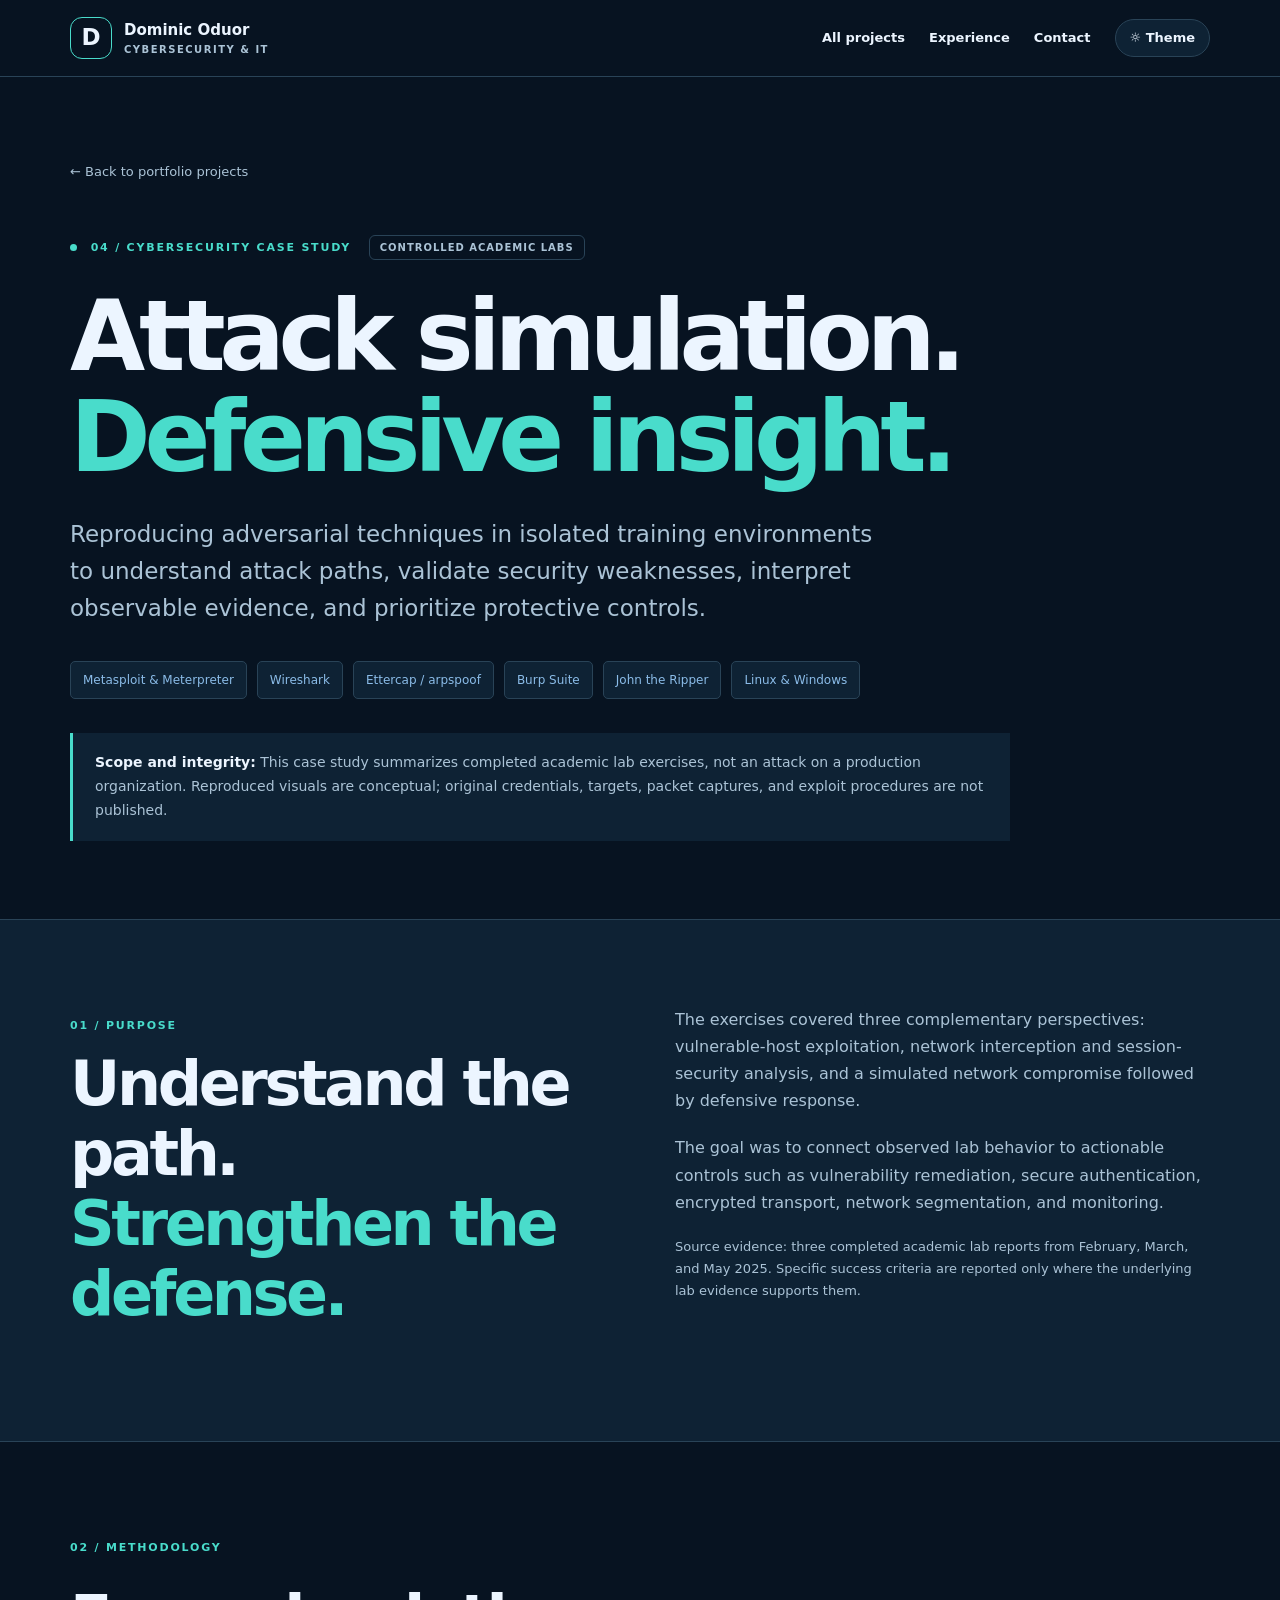
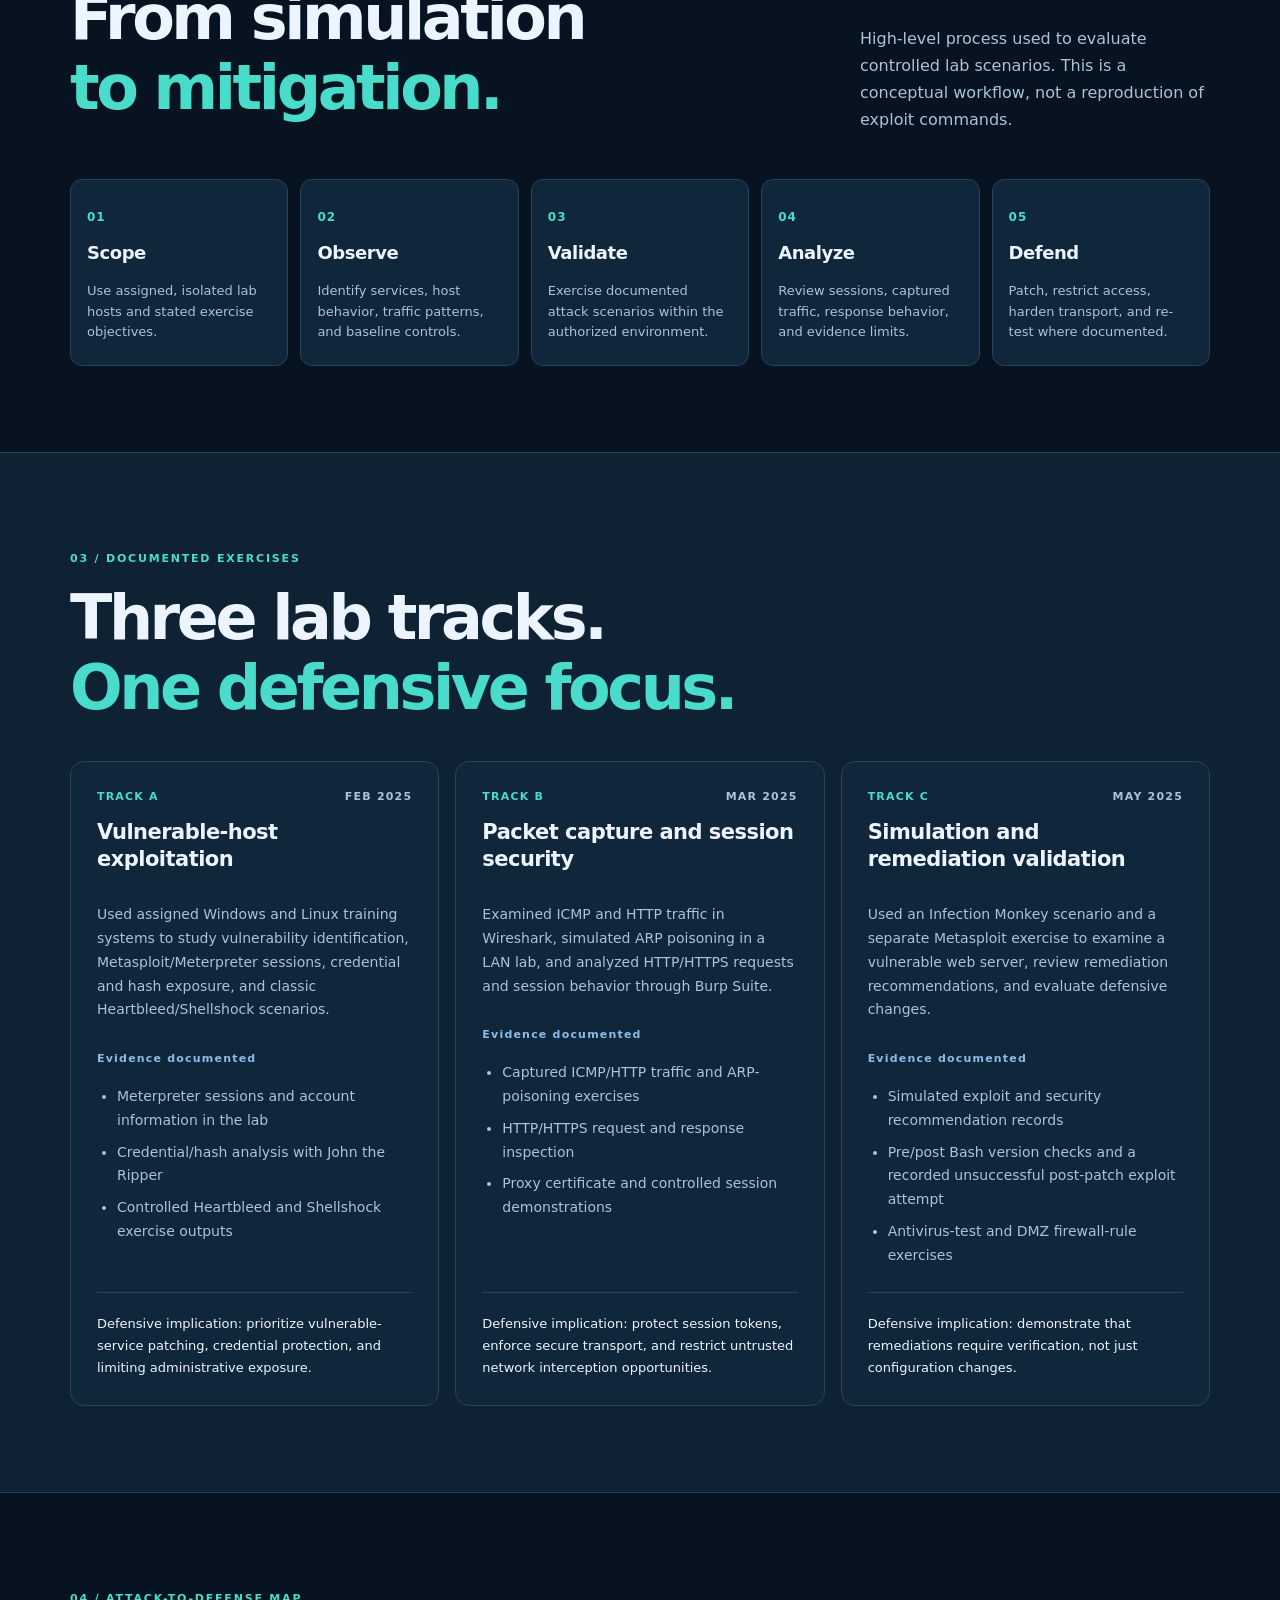
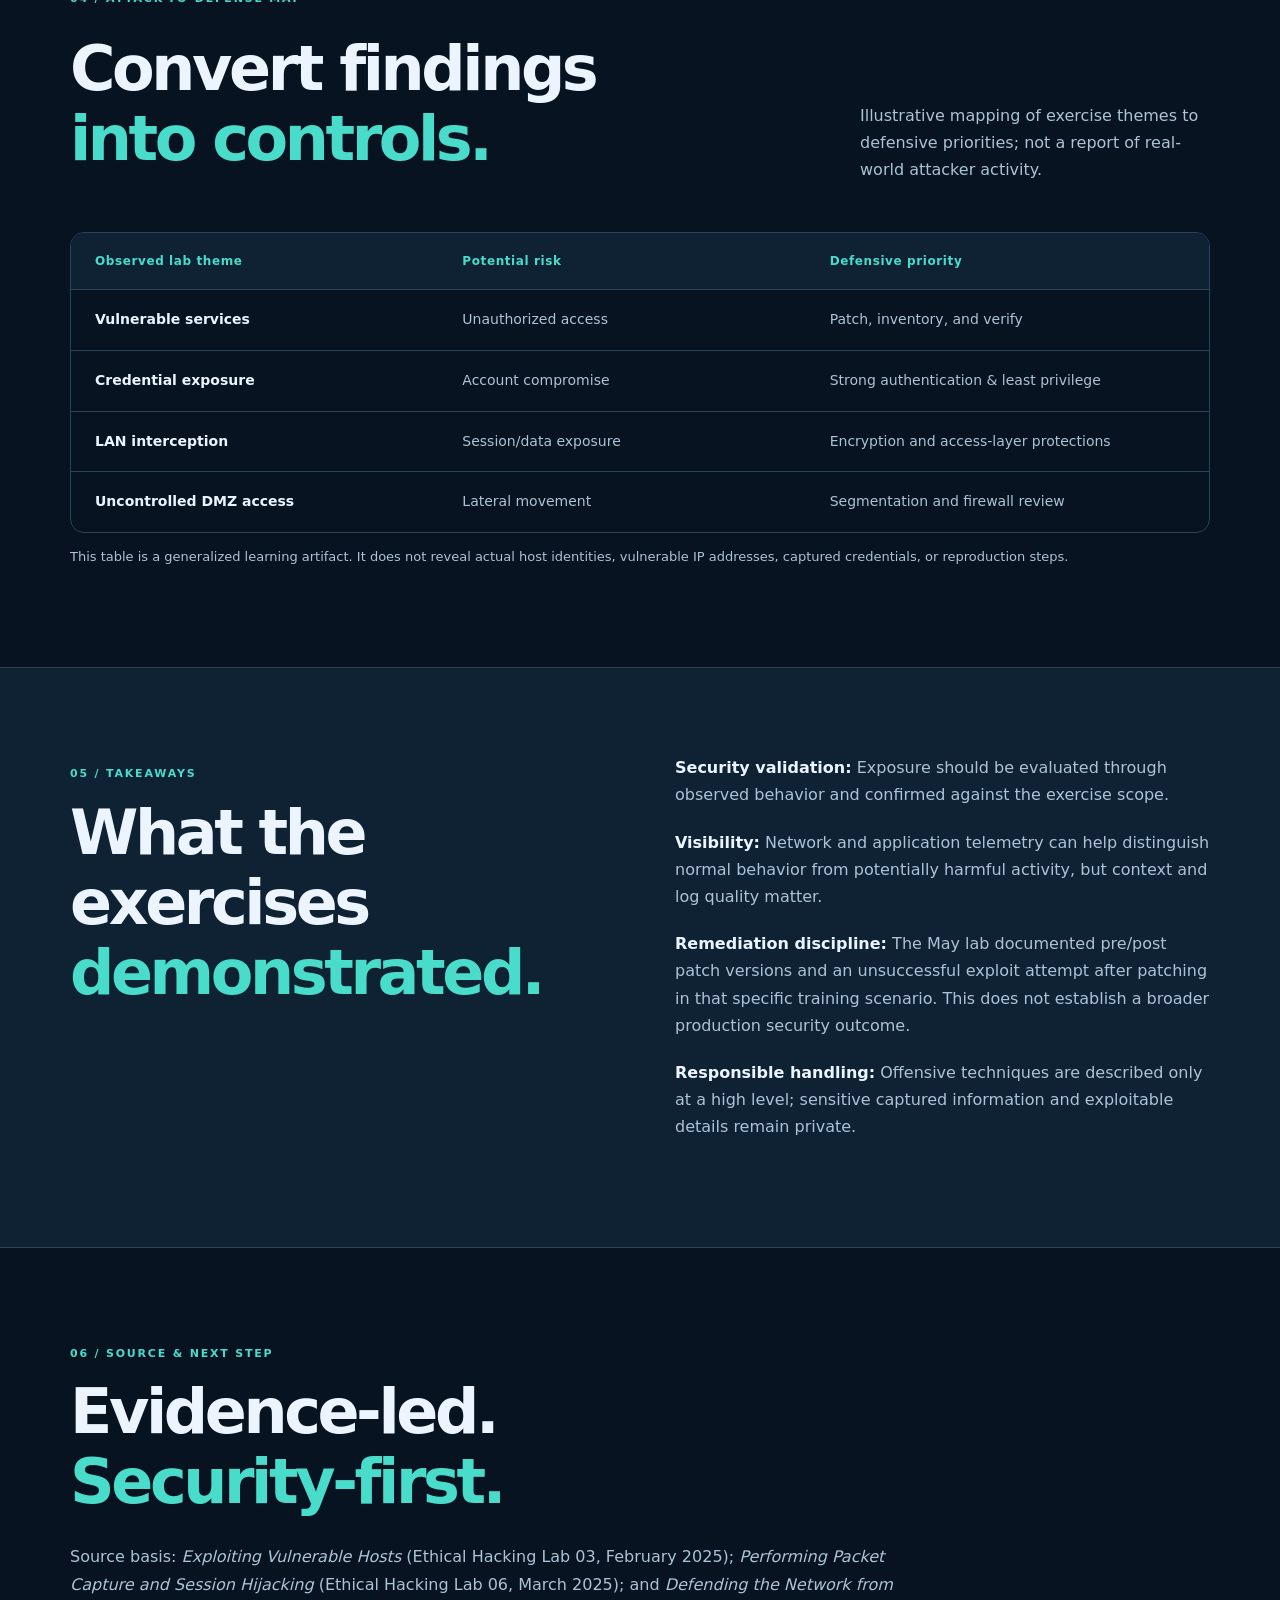
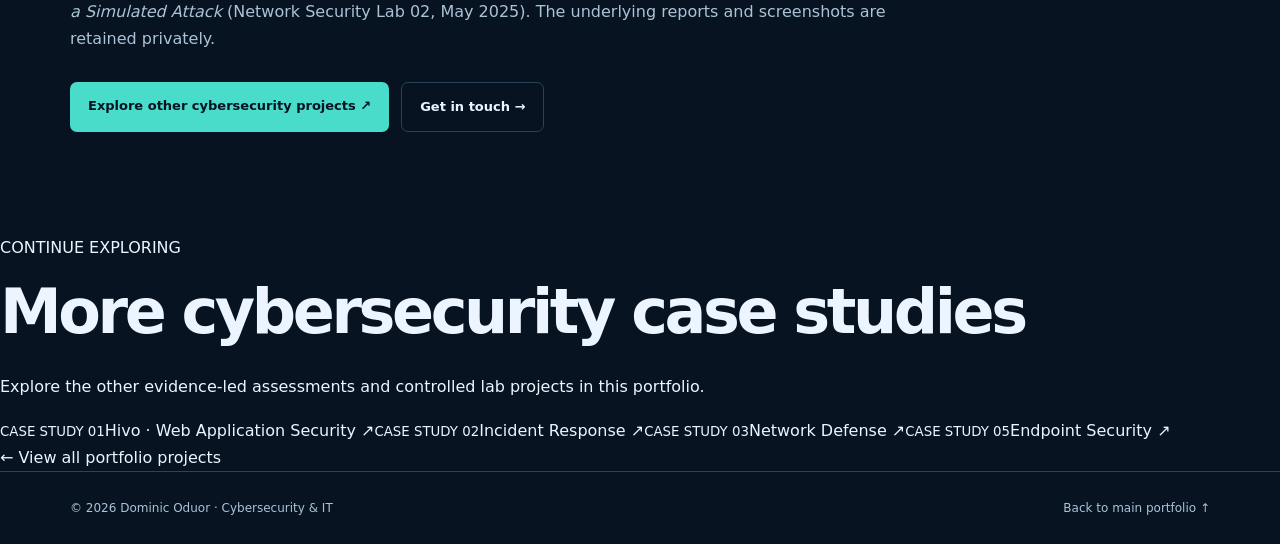
==== commit 135af45a: "Integrate cases and unify portfolio navigation Signed-off-by: Dommid <85739345+Dommid@users.noreply." ====
--- a/projects/attack-simulation.html
+++ b/projects/attack-simulation.html
@@ -6,7 +6,7 @@
   <title>Attack Simulation | Dominic Oduor — Cybersecurity & IT</title>
   <link rel="stylesheet" href="attack-simulation-detail.css">
   <script>try {const t=localStorage.getItem('portfolio-theme');if(t==='light'||t==='dark') document.documentElement.dataset.theme=t;}catch(e){}</script>
-</head>
+<script>(function(){try{var t=localStorage.getItem('dominic-theme')||localStorage.getItem('dominic-portfolio-theme')||localStorage.getItem('portfolio-theme')||localStorage.getItem('theme');if(t==='light'||t==='dark')document.documentElement.dataset.theme=t;}catch(e){}})();</script><link rel="icon" type="image/svg+xml" href="../favicon.svg"><link rel="stylesheet" href="../assets/css/case-study-integration.css"></head>
 <body>
 <a class="skip" href="#main">Skip to content</a>
 <header class="site-header"><div class="wrap header-inner"><a class="brand" href="../index.html"><span class="monogram">D</span><span>Dominic Oduor<small>CYBERSECURITY &amp; IT</small></span></a><nav aria-label="Main navigation"><a href="../index.html#projects">All projects</a><a href="../index.html#experience">Experience</a><a href="../index.html#contact">Contact</a><button class="theme-toggle" type="button" aria-label="Toggle color theme" id="themeButton">☼ <span>Theme</span></button></nav></div></header>
@@ -22,6 +22,25 @@
 <section class="section wrap" id="illustration"><p class="section-label">04 / ATTACK-TO-DEFENSE MAP</p><div class="section-heading"><h2>Convert findings<br><em>into controls.</em></h2><p>Illustrative mapping of exercise themes to defensive priorities; not a report of real-world attacker activity.</p></div><div class="mapping" role="table" aria-label="Illustrative lab themes and defensive responses"><div class="mapping-head" role="row"><span role="columnheader">Observed lab theme</span><span role="columnheader">Potential risk</span><span role="columnheader">Defensive priority</span></div><div class="mapping-row" role="row"><span role="cell">Vulnerable services</span><span role="cell">Unauthorized access</span><span role="cell">Patch, inventory, and verify</span></div><div class="mapping-row" role="row"><span role="cell">Credential exposure</span><span role="cell">Account compromise</span><span role="cell">Strong authentication &amp; least privilege</span></div><div class="mapping-row" role="row"><span role="cell">LAN interception</span><span role="cell">Session/data exposure</span><span role="cell">Encryption and access-layer protections</span></div><div class="mapping-row" role="row"><span role="cell">Uncontrolled DMZ access</span><span role="cell">Lateral movement</span><span role="cell">Segmentation and firewall review</span></div></div><p class="footnote">This table is a generalized learning artifact. It does not reveal actual host identities, vulnerable IP addresses, captured credentials, or reproduction steps.</p></section>
 <section class="section alternate" id="outcomes"><div class="wrap split"><div><p class="section-label">05 / TAKEAWAYS</p><h2>What the exercises<br><em>demonstrated.</em></h2></div><div class="takeaways"><p><strong>Security validation:</strong> Exposure should be evaluated through observed behavior and confirmed against the exercise scope.</p><p><strong>Visibility:</strong> Network and application telemetry can help distinguish normal behavior from potentially harmful activity, but context and log quality matter.</p><p><strong>Remediation discipline:</strong> The May lab documented pre/post patch versions and an unsuccessful exploit attempt after patching in that specific training scenario. This does not establish a broader production security outcome.</p><p><strong>Responsible handling:</strong> Offensive techniques are described only at a high level; sensitive captured information and exploitable details remain private.</p></div></div></section>
 <section class="section wrap final"><p class="section-label">06 / SOURCE &amp; NEXT STEP</p><h2>Evidence-led.<br><em>Security-first.</em></h2><p>Source basis: <i>Exploiting Vulnerable Hosts</i> (Ethical Hacking Lab 03, February 2025); <i>Performing Packet Capture and Session Hijacking</i> (Ethical Hacking Lab 06, March 2025); and <i>Defending the Network from a Simulated Attack</i> (Network Security Lab 02, May 2025). The underlying reports and screenshots are retained privately.</p><div class="actions"><a class="primary" href="../index.html#projects">Explore other cybersecurity projects ↗</a><a class="secondary" href="../index.html#contact">Get in touch →</a></div></section>
-</main><footer><div class="wrap footer-inner"><span>© <span id="year">2026</span> Dominic Oduor · Cybersecurity &amp; IT</span><a href="../index.html">Back to main portfolio ↑</a></div></footer>
-<script>document.getElementById('year').textContent=new Date().getFullYear();const root=document.documentElement;document.getElementById('themeButton').addEventListener('click',()=>{root.dataset.theme=root.dataset.theme==='dark'?'light':'dark';try{localStorage.setItem('portfolio-theme',root.dataset.theme);}catch(e){}});</script>
+<section class="related-cases" aria-labelledby="related-cases-heading"><div class="related-cases__inner"><p class="related-cases__eyebrow">CONTINUE EXPLORING</p><h2 id="related-cases-heading">More cybersecurity case studies</h2><p class="related-cases__intro">Explore the other evidence-led assessments and controlled lab projects in this portfolio.</p><div class="related-cases__grid"><a class="related-cases__card" href="hivo.html"><small>CASE STUDY 01</small>Hivo · Web Application Security ↗</a><a class="related-cases__card" href="incident-response.html"><small>CASE STUDY 02</small>Incident Response ↗</a><a class="related-cases__card" href="network-defense.html"><small>CASE STUDY 03</small>Network Defense ↗</a><a class="related-cases__card" href="endpoint-security.html"><small>CASE STUDY 05</small>Endpoint Security ↗</a></div><a class="related-cases__home" href="../index.html#projects">← View all portfolio projects</a></div></section></main><footer><div class="wrap footer-inner"><span>© <span id="year">2026</span> Dominic Oduor · Cybersecurity &amp; IT</span><a href="../index.html">Back to main portfolio ↑</a></div></footer>
+<script>(function(){
+  var root=document.documentElement;
+  var btn=document.getElementById('themeToggle')||document.getElementById('themeButton');
+  var year=document.getElementById('year');
+  if(year)year.textContent=new Date().getFullYear();
+  function setTheme(value){
+    var t=value==='light'?'light':'dark';root.dataset.theme=t;
+    if(btn){
+      btn.setAttribute('aria-pressed',String(t==='light'));
+      btn.setAttribute('aria-label','Switch to '+(t==='dark'?'light':'dark')+' theme');
+      var span=btn.querySelector('span');
+      if(btn.id==='themeToggle' && span && /Light|Dark/.test(span.textContent.trim()))span.textContent=t==='light'?'Light':'Dark';
+    }
+  }
+  setTheme(root.dataset.theme);
+  if(btn)btn.addEventListener('click',function(){
+    var t=root.dataset.theme==='dark'?'light':'dark';setTheme(t);
+    try{localStorage.setItem('dominic-theme',t);}catch(e){}
+  });
+})();</script>
 </body></html>
